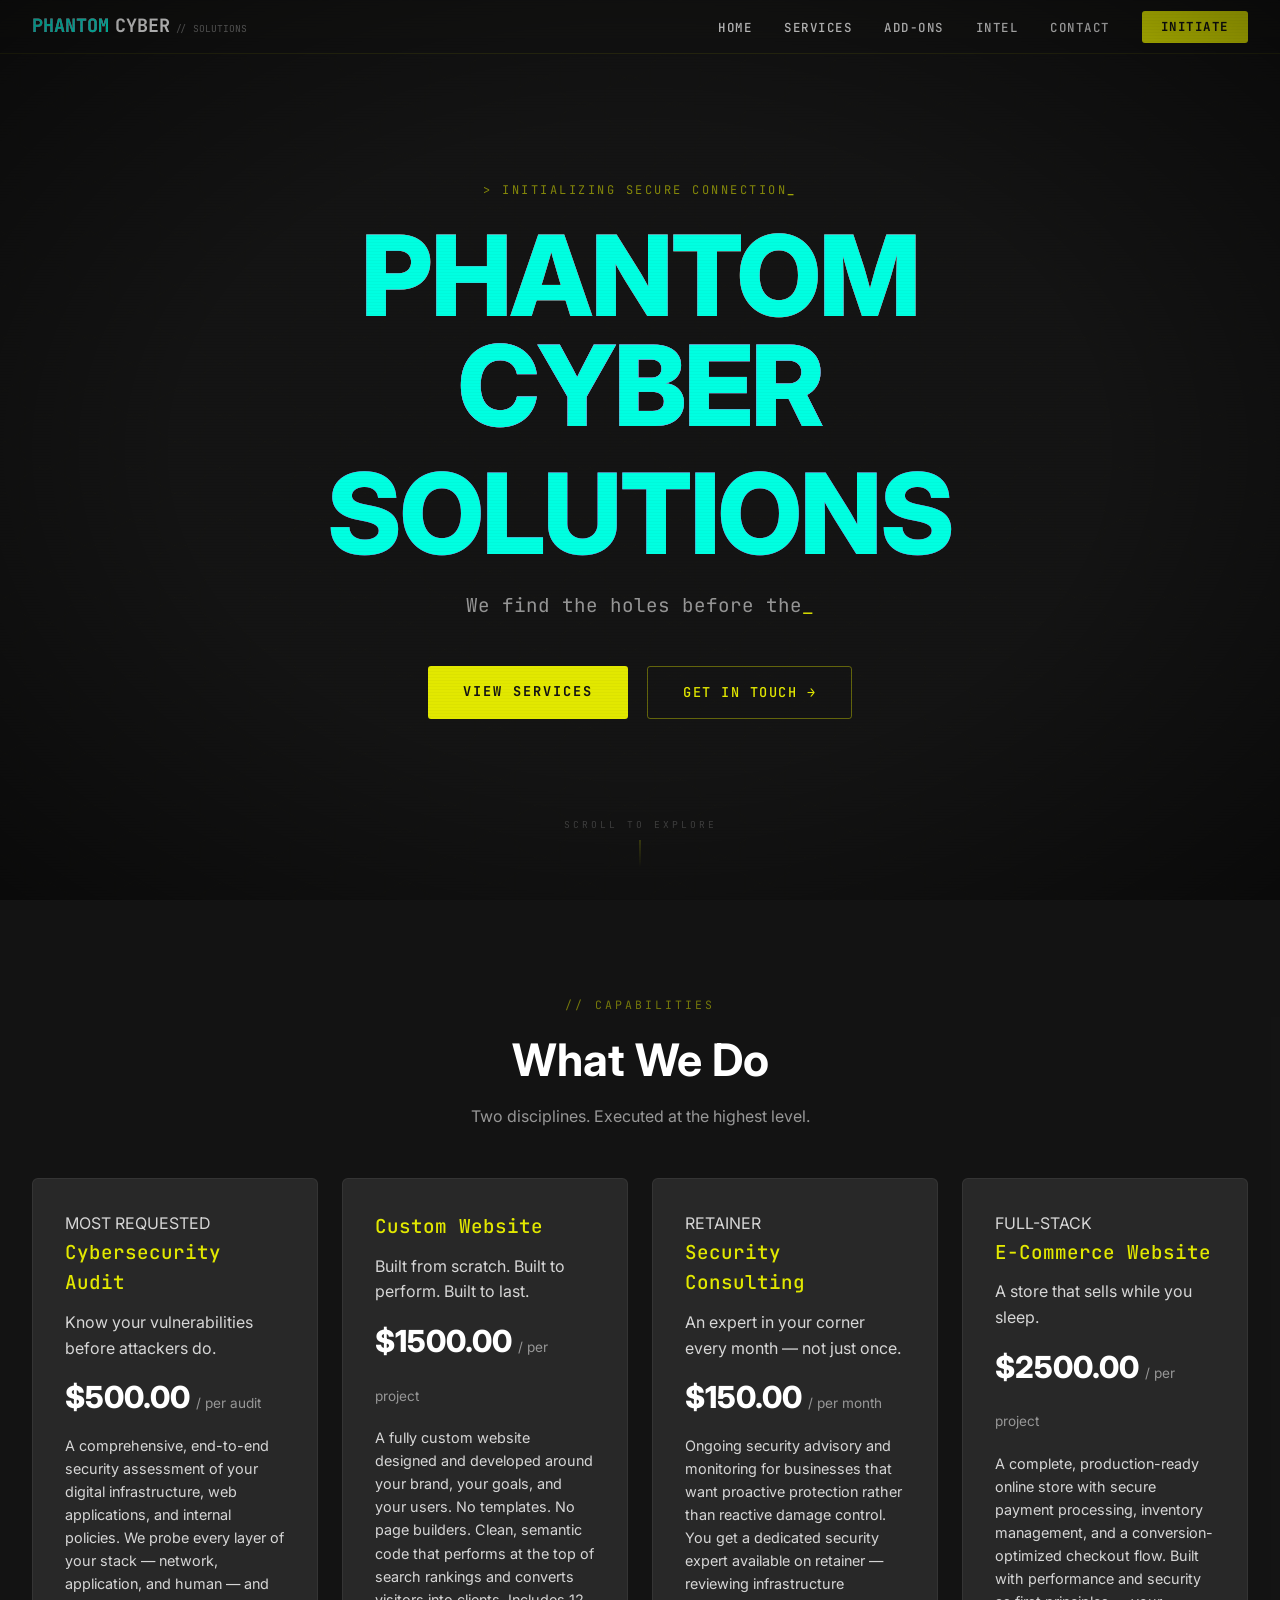
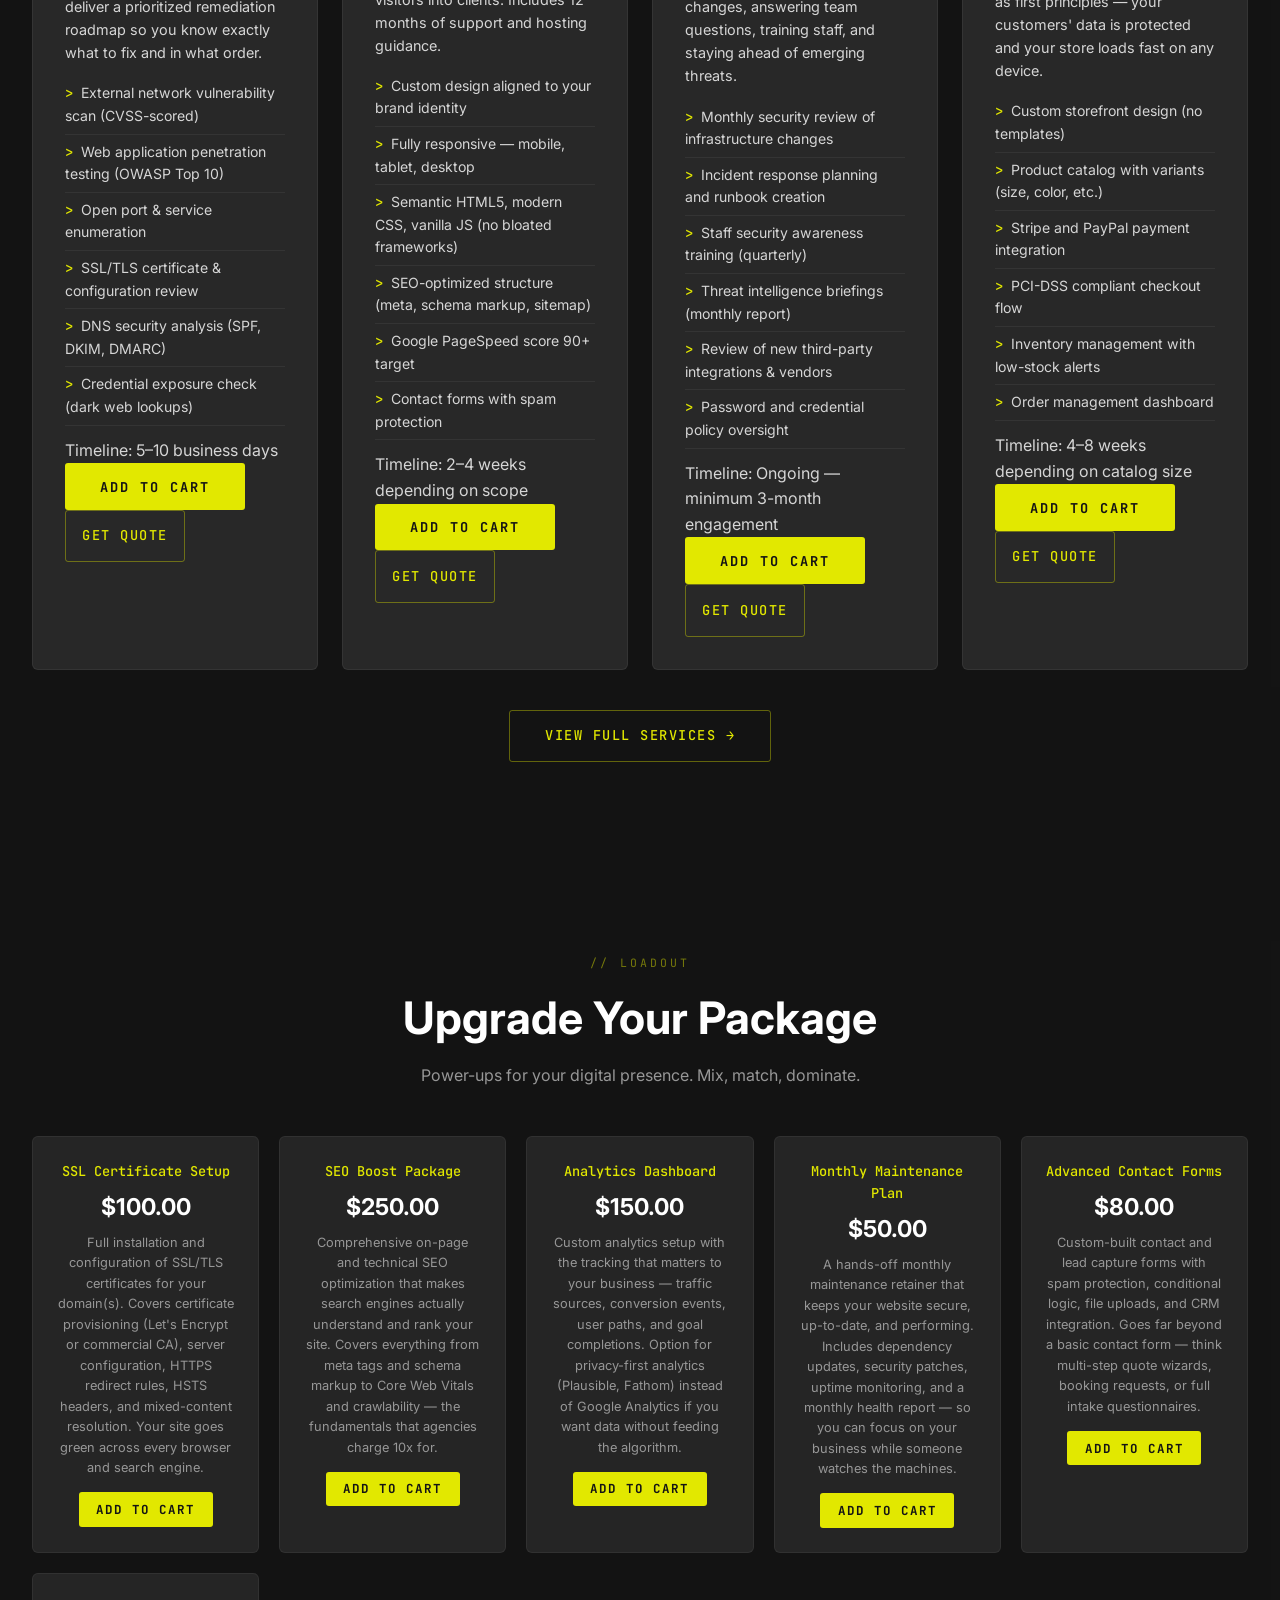
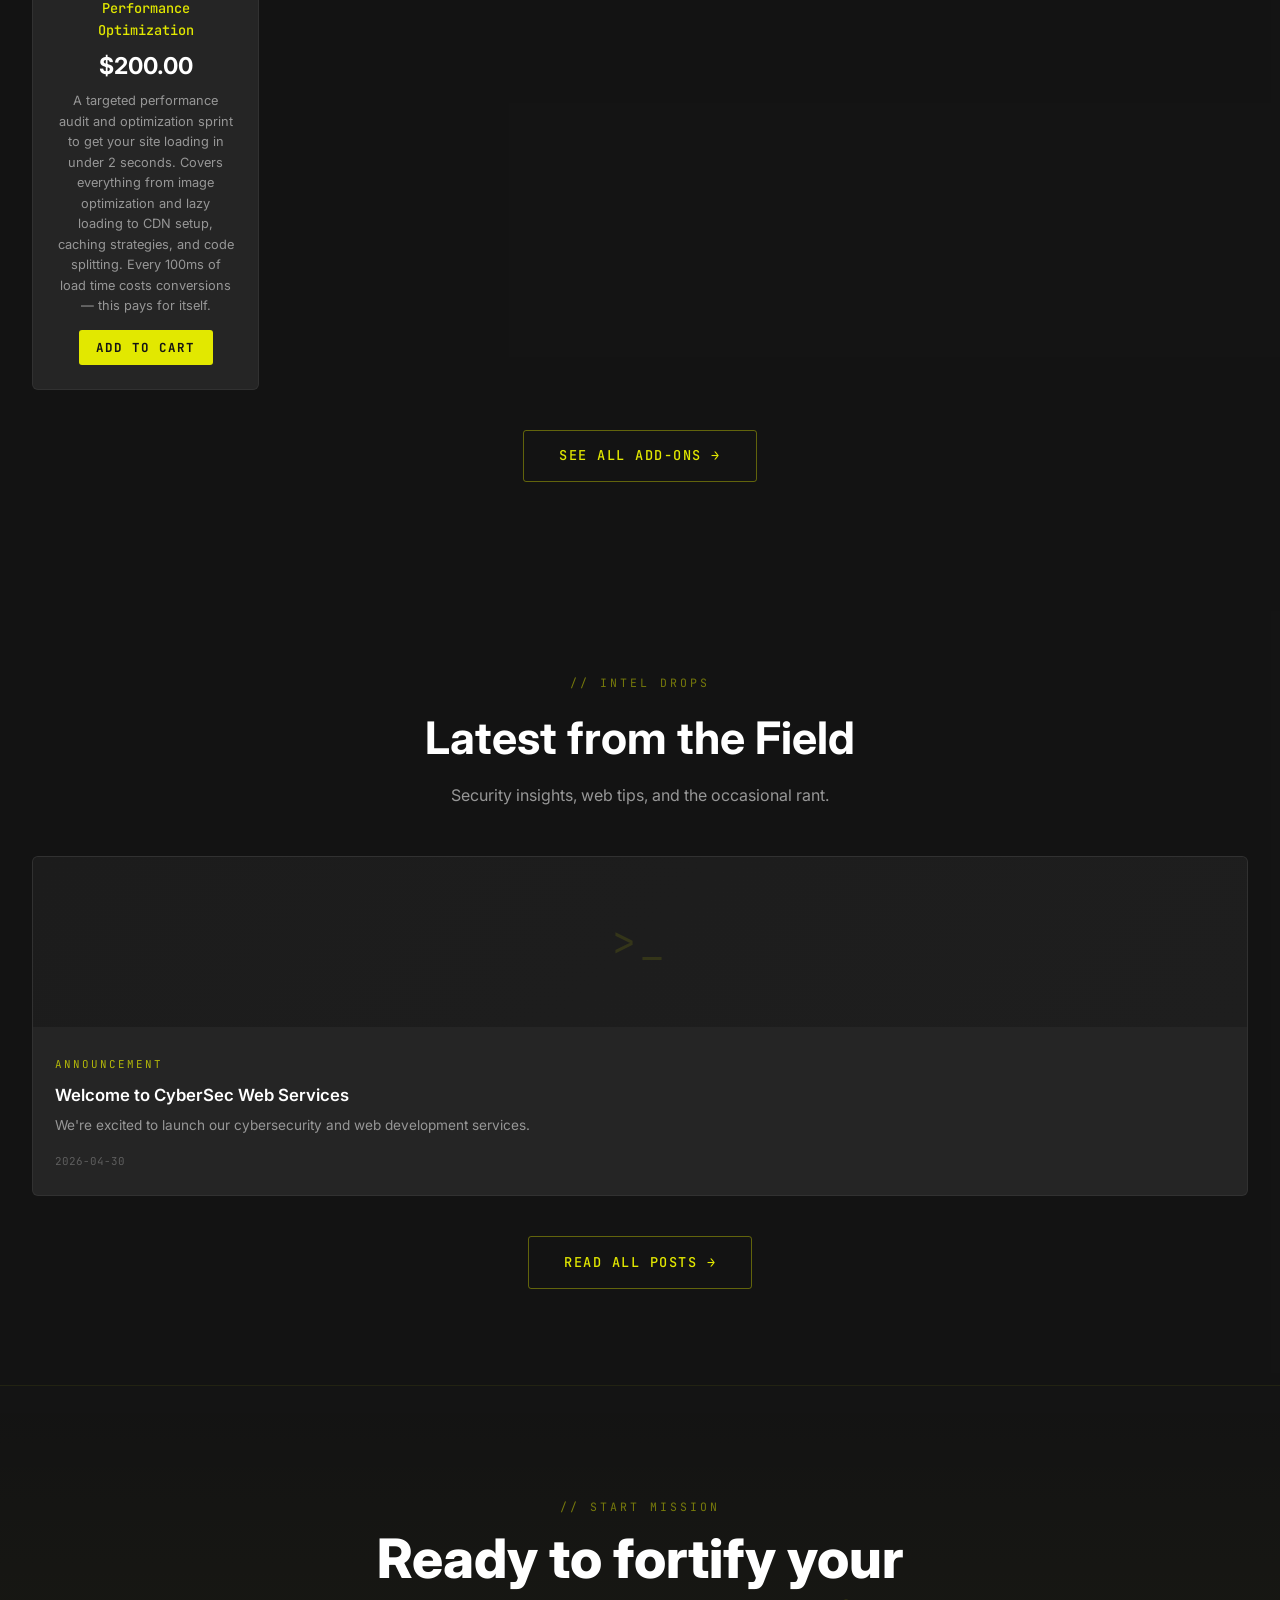
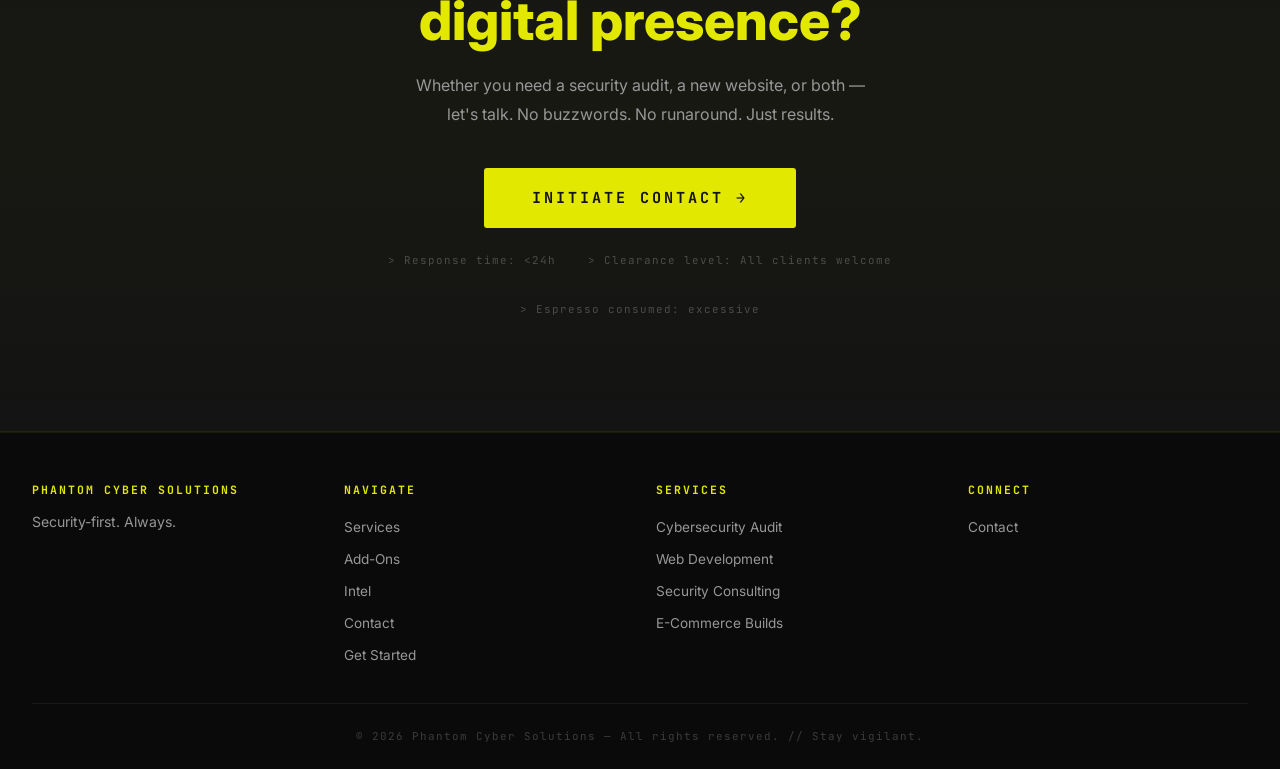
==== frontend/public/index.html @ 9ff3d59b "Initial commit: Phantom Cyber Solutions website Self-hosted cybersecurity business site built on a C" ====
<!DOCTYPE html>
<html lang="en">
<head>
  <meta charset="UTF-8">
  <meta name="viewport" content="width=device-width, initial-scale=1.0">
  <meta name="theme-color" content="#141414">
  <title>Phantom Cyber Solutions | Cybersecurity &amp; Web Development</title>
  <link rel="preconnect" href="https://fonts.googleapis.com">
  <link rel="preconnect" href="https://fonts.gstatic.com" crossorigin>
  <link href="https://fonts.googleapis.com/css2?family=JetBrains+Mono:ital,wght@0,300;0,400;0,500;0,700;1,400&family=Inter:wght@300;400;500;700;800&display=swap" rel="stylesheet">
  <link rel="stylesheet" href="./css/style.css">
</head>
<body>

  <div id="crt-overlay"></div>
  <div id="phantom-cursor"></div>

  <header>
    <nav>
      <a href="index.html" class="logo-link">
        <div class="logo">
          <span class="logo-phantom glitch" data-text="PHANTOM">PHANTOM</span>
          <span class="logo-cyber">CYBER</span>
          <span class="logo-tag">// SOLUTIONS</span>
        </div>
      </a>
      <ul class="nav-links" id="nav-links">
        <li><a href="index.html">Home</a></li>
        <li><a href="services.html">Services</a></li>
        <li><a href="products.html">Add-Ons</a></li>
        <li><a href="blog.html">Intel</a></li>
        <li><a href="contact.html">Contact</a></li>
        <li>
          <a href="checkout.html" class="nav-cta">
            Initiate <span class="cart-badge" id="cart-badge"></span>
          </a>
        </li>
      </ul>
      <button class="nav-hamburger" id="nav-hamburger" aria-label="Toggle navigation" aria-expanded="false">
        <span></span><span></span><span></span>
      </button>
    </nav>
  </header>

  <!-- ─── HERO ──────────────────────────────────────────────────────────── -->
  <section class="hero" id="hero">
    <div class="hero-content">
      <div class="hero-tag">&gt; INITIALIZING SECURE CONNECTION<span class="blink-cursor">_</span></div>

      <h1>
        <span class="glitch hero-word-phantom" data-text="PHANTOM">PHANTOM</span>
        <span class="hero-line-2">
          <span class="glitch hero-word-cyber" data-text="CYBER">CYBER</span>
          <span class="glitch hero-word-solutions" data-text="SOLUTIONS">SOLUTIONS</span>
        </span>
      </h1>

      <p class="hero-typed-wrapper">
        <span id="hero-typed"></span><span class="blink-cursor">_</span>
      </p>

      <div class="hero-cta-group">
        <a href="services.html" class="cta-button">VIEW SERVICES</a>
        <a href="contact.html" class="cta-button-ghost">GET IN TOUCH &rarr;</a>
      </div>
    </div>

    <div class="hero-scroll-hint">
      <span>SCROLL TO EXPLORE</span>
      <div class="scroll-arrow"></div>
    </div>
  </section>

  <!-- ─── CAPABILITIES ──────────────────────────────────────────────────── -->
  <section class="capabilities reveal" id="capabilities">
    <div class="section-tag">// CAPABILITIES</div>
    <div class="section-title">
      <h2 class="glitch-hover">What We Do</h2>
      <p>Two disciplines. Executed at the highest level.</p>
    </div>
    <div class="services-grid" id="services-grid"></div>
    <div class="section-cta">
      <a href="services.html" class="cta-button-ghost">View Full Services &rarr;</a>
    </div>
  </section>

  <!-- ─── LOADOUT ────────────────────────────────────────────────────────── -->
  <section class="loadout reveal" id="loadout">
    <div class="section-tag">// LOADOUT</div>
    <div class="section-title">
      <h2 class="glitch-hover">Upgrade Your Package</h2>
      <p>Power-ups for your digital presence. Mix, match, dominate.</p>
    </div>
    <div class="products-grid" id="products-grid"></div>
    <div class="section-cta">
      <a href="products.html" class="cta-button-ghost">See All Add-Ons &rarr;</a>
    </div>
  </section>

  <!-- ─── INTEL DROPS ───────────────────────────────────────────────────── -->
  <section class="intel reveal" id="intel">
    <div class="section-tag">// INTEL DROPS</div>
    <div class="section-title">
      <h2 class="glitch-hover">Latest from the Field</h2>
      <p>Security insights, web tips, and the occasional rant.</p>
    </div>
    <div class="blog-grid" id="blog-grid"></div>
    <div class="section-cta">
      <a href="blog.html" class="cta-button-ghost">Read All Posts &rarr;</a>
    </div>
  </section>

  <!-- ─── MISSION CTA ───────────────────────────────────────────────────── -->
  <section class="mission-cta reveal">
    <div class="mission-cta-inner">
      <div class="section-tag">// START MISSION</div>
      <h2>Ready to fortify your<br><span class="highlight">digital presence?</span></h2>
      <p>
        Whether you need a security audit, a new website, or both &mdash;<br>
        let's talk. No buzzwords. No runaround. Just results.
      </p>
      <a href="contact.html" class="cta-button cta-button-large">INITIATE CONTACT &rarr;</a>
      <div class="mission-meta">
        <span class="mono">&gt; Response time: &lt;24h</span>
        <span class="mono">&gt; Clearance level: All clients welcome</span>
        <span class="mono">&gt; Espresso consumed: excessive</span>
      </div>
    </div>
  </section>

  <!-- ─── FOOTER ────────────────────────────────────────────────────────── -->
  <footer>
    <div class="footer-content">
      <div class="footer-section">
        <h4>PHANTOM CYBER SOLUTIONS</h4>
        <p>Security-first. Always.</p>
      </div>
      <div class="footer-section">
        <h4>Navigate</h4>
        <ul>
          <li><a href="services.html">Services</a></li>
          <li><a href="products.html">Add-Ons</a></li>
          <li><a href="blog.html">Intel</a></li>
          <li><a href="contact.html">Contact</a></li>
          <li><a href="checkout.html">Get Started</a></li>
        </ul>
      </div>
      <div class="footer-section">
        <h4>Services</h4>
        <ul>
          <li><a href="services.html">Cybersecurity Audit</a></li>
          <li><a href="services.html">Web Development</a></li>
          <li><a href="services.html">Security Consulting</a></li>
          <li><a href="services.html">E-Commerce Builds</a></li>
        </ul>
      </div>
      <div class="footer-section">
        <h4>Connect</h4>
        <ul>
          <li><a href="contact.html">Contact</a></li>
        </ul>
      </div>
    </div>
    <div class="footer-bottom">
      <p class="mono">&copy; 2026 Phantom Cyber Solutions &mdash; All rights reserved. // Stay vigilant.</p>
    </div>
  </footer>

  <script src="./js/main.js"></script>
  <script src="./js/site.js"></script>
  <script src="./js/hero.js"></script>
</body>
</html>
---- frontend/public/css/style.css ----
/* ─── FONTS ──────────────────────────────────────────────────────────────── */
@import url('https://fonts.googleapis.com/css2?family=JetBrains+Mono:ital,wght@0,300;0,400;0,500;0,700;1,400&family=Inter:wght@300;400;500;700;800&display=swap');

/* ─── TOKENS ─────────────────────────────────────────────────────────────── */
:root {
  --black:       #141414;
  --light-gray:  #D6D6D6;
  --dark-gray:   #444444;
  --lime-yellow: #E2E800;
  --medium-gray: #979797;
  --white:       #ffffff;
  --magenta:     #ff00c8;
  --cyan:        #00ffe1;
  --transition:  all 0.3s ease;
}

/* ─── RESET ──────────────────────────────────────────────────────────────── */
*, *::before, *::after { margin: 0; padding: 0; box-sizing: border-box; }
html { scroll-behavior: smooth; }

body {
  font-family: 'Inter', 'Segoe UI', sans-serif;
  background-color: var(--black);
  color: var(--light-gray);
  line-height: 1.6;
  overflow-x: hidden;
  cursor: none;
}

/* ─── GLOBAL BACKGROUND CANVAS ───────────────────────────────────────────── */
#bg-canvas {
  position: fixed;
  top: 0; left: 0;
  width: 100%; height: 100%;
  z-index: 0;
  pointer-events: none;
}

/* Everything above the canvas */
header, #crt-overlay, #phantom-cursor, .cursor-dot,
main, section, footer, .hero, .page-hero,
.admin-shell, #login-section, #dashboard-section {
  position: relative;
  z-index: 1;
}
header { z-index: 1000; }
#crt-overlay { z-index: 9998; }
#phantom-cursor, .cursor-dot { z-index: 9999; }

/* ─── UTILITY ────────────────────────────────────────────────────────────── */
.mono      { font-family: 'JetBrains Mono', monospace; }
.highlight { color: var(--lime-yellow); }
.text-center { text-align: center; }
.text-lime   { color: var(--lime-yellow); }
.mt-2 { margin-top: 2rem; }
.mb-2 { margin-bottom: 2rem; }

a {
  color: var(--lime-yellow);
  text-decoration: none;
  transition: var(--transition);
}
a:hover { color: var(--white); text-shadow: 0 0 10px rgba(226,232,0,0.4); }

/* ─── CRT OVERLAY ────────────────────────────────────────────────────────── */
#crt-overlay {
  position: fixed;
  inset: 0;
  pointer-events: none;
  z-index: 9998;
  background: repeating-linear-gradient(
    0deg,
    rgba(0,0,0,0.022) 0px,
    rgba(0,0,0,0.022) 1px,
    transparent 1px,
    transparent 3px
  );
}
#crt-overlay::after {
  content: '';
  position: absolute;
  inset: 0;
  background: radial-gradient(ellipse at center, transparent 52%, rgba(0,0,0,0.48) 100%);
  pointer-events: none;
}

/* ─── CUSTOM CURSOR ──────────────────────────────────────────────────────── */
#phantom-cursor {
  position: fixed;
  top: 0; left: 0;
  width: 22px;
  height: 22px;
  border: 1.5px solid rgba(226,232,0,0.85);
  border-radius: 50%;
  pointer-events: none;
  z-index: 9999;
  will-change: transform;
  transition: width 0.18s ease, height 0.18s ease,
              background 0.18s ease, border-color 0.18s ease;
}
#phantom-cursor.hovering {
  width: 44px;
  height: 44px;
  border-color: rgba(226,232,0,0.55);
  background: rgba(226,232,0,0.04);
}
#phantom-cursor.clicking {
  width: 13px;
  height: 13px;
  background: rgba(226,232,0,0.22);
}

.cursor-dot {
  position: fixed;
  top: 0; left: 0;
  border-radius: 50%;
  background: rgba(226,232,0,0.9);
  pointer-events: none;
  z-index: 9997;
  will-change: transform;
}

/* ─── GLITCH ANIMATION ───────────────────────────────────────────────────── */
.glitch {
  position: relative;
  display: inline-block;
}
.glitch::before,
.glitch::after {
  content: attr(data-text);
  position: absolute;
  top: 0; left: 0;
  width: 100%;
  height: 100%;
}
.glitch::before {
  color: var(--magenta);
  animation: glitch-a 6s infinite;
}
.glitch::after {
  color: var(--cyan);
  animation: glitch-b 6s infinite;
  animation-delay: 0.3s;
}

@keyframes glitch-a {
  0%,82%,100% { clip-path:inset(0 0 100% 0); transform:translate(0); opacity:0; }
  84% { clip-path:inset(8%  0 78% 0); transform:translate(-5px,0); opacity:1; }
  86% { clip-path:inset(40% 0 42% 0); transform:translate( 5px,0); opacity:1; }
  88% { clip-path:inset(65% 0 12% 0); transform:translate(-3px,0); opacity:1; }
  90% { clip-path:inset(15% 0 70% 0); transform:translate( 3px,0); opacity:1; }
  92% { clip-path:inset(0 0 100% 0);  transform:translate(0);      opacity:0; }
}
@keyframes glitch-b {
  0%,82%,100% { clip-path:inset(0 0 100% 0); transform:translate(0); opacity:0; }
  84% { clip-path:inset(55% 0 25% 0); transform:translate( 5px,0); opacity:1; }
  86% { clip-path:inset(22% 0 55% 0); transform:translate(-5px,0); opacity:1; }
  88% { clip-path:inset(72% 0  5% 0); transform:translate( 3px,0); opacity:1; }
  90% { clip-path:inset(42% 0 40% 0); transform:translate(-3px,0); opacity:1; }
  92% { clip-path:inset(0 0 100% 0);  transform:translate(0);      opacity:0; }
}

/* Hover glitch for section titles */
.glitch-hover { display: inline-block; transition: color 0.1s; }
.glitch-hover:hover { animation: glitch-hover-flash 0.45s steps(2) forwards; }

@keyframes glitch-hover-flash {
  0%   { transform:translate(0);    text-shadow:none; }
  20%  { transform:translate(-3px); text-shadow: 3px 0 var(--magenta), -3px 0 var(--cyan); }
  40%  { transform:translate( 3px); text-shadow:-3px 0 var(--magenta),  3px 0 var(--cyan); }
  60%  { transform:translate(-2px); text-shadow: 2px 0 var(--magenta); }
  80%  { transform:translate( 2px); text-shadow:-2px 0 var(--cyan); }
  100% { transform:translate(0);    text-shadow:none; }
}

/* ─── BLINKING CURSOR ────────────────────────────────────────────────────── */
.blink-cursor {
  font-family: 'JetBrains Mono', monospace;
  color: var(--lime-yellow);
  animation: blink 1.1s step-start infinite;
}
@keyframes blink { 50% { opacity: 0; } }

/* ─── SCROLL REVEAL ──────────────────────────────────────────────────────── */
.reveal {
  opacity: 0;
  transform: translateY(36px);
  transition: opacity 0.75s ease, transform 0.75s ease;
}
.reveal.revealed { opacity: 1; transform: translateY(0); }

/* ─── TOAST ──────────────────────────────────────────────────────────────── */
.toast {
  position: fixed;
  bottom: 2rem;
  right: 2rem;
  background: rgba(20,20,20,0.97);
  border: 1px solid rgba(226,232,0,0.35);
  color: var(--lime-yellow);
  padding: 0.75rem 1.5rem;
  border-radius: 3px;
  font-family: 'JetBrains Mono', monospace;
  font-size: 0.8rem;
  z-index: 10000;
  transform: translateY(1rem);
  opacity: 0;
  transition: transform 0.25s ease, opacity 0.25s ease;
  pointer-events: none;
}
.toast.toast-show { transform: translateY(0); opacity: 1; }

/* ─── NAVIGATION ─────────────────────────────────────────────────────────── */
header {
  position: fixed;
  top: 0; left: 0;
  width: 100%;
  background: rgba(20,20,20,0.92);
  backdrop-filter: blur(14px);
  -webkit-backdrop-filter: blur(14px);
  z-index: 1000;
  padding: 0.85rem 2rem;
  border-bottom: 1px solid rgba(226,232,0,0.1);
}

nav {
  display: flex;
  justify-content: space-between;
  align-items: center;
  max-width: 1400px;
  margin: 0 auto;
}

.logo-link { text-decoration: none; }
.logo-link:hover { text-shadow: none; color: inherit; }

.logo {
  display: flex;
  align-items: baseline;
  gap: 0.35rem;
  font-family: 'JetBrains Mono', monospace;
  font-weight: 700;
  line-height: 1;
}
.logo-phantom {
  font-size: 1.15rem;
  color: var(--lime-yellow);
}
.logo-cyber {
  font-size: 1.15rem;
  color: var(--white);
}
.logo-tag {
  font-size: 0.6rem;
  color: var(--medium-gray);
  font-weight: 400;
  letter-spacing: 0;
  padding-bottom: 1px;
  opacity: 0.7;
}

.nav-links {
  display: flex;
  list-style: none;
  gap: 2rem;
  align-items: center;
}
.nav-links a {
  color: var(--light-gray);
  font-family: 'JetBrains Mono', monospace;
  font-weight: 500;
  text-transform: uppercase;
  font-size: 0.78rem;
  letter-spacing: 1.5px;
  text-shadow: none;
}
.nav-links a:hover { color: var(--lime-yellow); text-shadow: none; }

.nav-cta {
  background: var(--lime-yellow) !important;
  color: var(--black) !important;
  padding: 0.45rem 1.2rem;
  border-radius: 3px;
  font-weight: 700 !important;
  text-shadow: none !important;
}
.nav-cta:hover {
  background: var(--white) !important;
  color: var(--black) !important;
  text-shadow: none !important;
}

/* ─── HERO ───────────────────────────────────────────────────────────────── */
.hero {
  position: relative;
  min-height: 100vh;
  display: flex;
  align-items: center;
  justify-content: center;
  overflow: hidden;
  background: transparent; /* global canvas shows through */
}

/* ─── PAGE HERO (inner pages) ────────────────────────────────────────────── */
.page-hero {
  position: relative;
  min-height: 280px;
  display: flex;
  align-items: center;
  justify-content: center;
  padding: 6rem 2rem 3rem;
  background: transparent;
  text-align: center;
}

.page-hero-content { max-width: 800px; }

.page-hero-title {
  font-family: 'Inter', sans-serif;
  font-weight: 800;
  font-size: clamp(2.4rem, 6vw, 4.5rem);
  color: var(--white);
  line-height: 1;
  margin: 0.5rem 0 0.75rem;
  letter-spacing: -1.5px;
}

.page-hero-sub {
  font-family: 'JetBrains Mono', monospace;
  font-size: 0.9rem;
  color: var(--medium-gray);
}

.hero-content {
  position: relative;
  z-index: 2;
  text-align: center;
  max-width: 960px;
  padding: 0 2rem;
}

.hero-tag {
  font-family: 'JetBrains Mono', monospace;
  font-size: 0.75rem;
  color: rgba(226,232,0,0.55);
  letter-spacing: 2.5px;
  margin-bottom: 1.5rem;
  text-transform: uppercase;
}

.hero-content h1 {
  font-family: 'Inter', sans-serif;
  font-weight: 800;
  font-size: clamp(3.4rem, 9vw, 7rem);
  line-height: 0.92;
  margin-bottom: 1.6rem;
  letter-spacing: -2px;
}

.hero-word-phantom {
  color: var(--lime-yellow);
  display: block;
  margin-bottom: 0.06em;
}
.hero-line-2 {
  display: flex;
  justify-content: center;
  gap: 0.22em;
  flex-wrap: wrap;
}
.hero-word-cyber { color: var(--white); }
.hero-word-solutions { color: rgba(255,255,255,0.3); }

.hero-typed-wrapper {
  font-family: 'JetBrains Mono', monospace;
  font-size: clamp(0.9rem, 2.2vw, 1.2rem);
  color: var(--medium-gray);
  margin-bottom: 2.6rem;
  min-height: 1.8em;
  display: block;
}

.hero-cta-group {
  display: flex;
  gap: 1.2rem;
  justify-content: center;
  flex-wrap: wrap;
}

.hero-scroll-hint {
  position: absolute;
  bottom: 2rem;
  left: 50%;
  transform: translateX(-50%);
  z-index: 2;
  display: flex;
  flex-direction: column;
  align-items: center;
  gap: 0.5rem;
  font-family: 'JetBrains Mono', monospace;
  font-size: 0.6rem;
  color: rgba(255,255,255,0.2);
  letter-spacing: 3px;
  text-transform: uppercase;
  user-select: none;
}
.scroll-arrow {
  width: 1px;
  height: 28px;
  background: linear-gradient(to bottom, rgba(226,232,0,0.4), transparent);
  animation: scroll-pulse 2.2s ease-in-out infinite;
}
@keyframes scroll-pulse {
  0%,100% { opacity: 0.3; transform: scaleY(1); }
  50%      { opacity: 1;   transform: scaleY(1.15); }
}

/* ─── CTA BUTTONS ────────────────────────────────────────────────────────── */
.cta-button {
  display: inline-block;
  background: var(--lime-yellow);
  color: var(--black);
  padding: 0.9rem 2.2rem;
  font-family: 'JetBrains Mono', monospace;
  font-size: 0.85rem;
  font-weight: 700;
  border: none;
  border-radius: 3px;
  text-transform: uppercase;
  letter-spacing: 2px;
  cursor: pointer;
  transition: var(--transition);
  text-shadow: none;
}
.cta-button:hover {
  background: var(--white);
  color: var(--black);
  transform: translateY(-2px);
  box-shadow: 0 8px 28px rgba(226,232,0,0.28);
  text-shadow: none;
}

.cta-button-ghost {
  display: inline-block;
  background: transparent;
  color: var(--lime-yellow);
  padding: 0.9rem 2.2rem;
  font-family: 'JetBrains Mono', monospace;
  font-size: 0.85rem;
  font-weight: 500;
  border: 1px solid rgba(226,232,0,0.38);
  border-radius: 3px;
  text-transform: uppercase;
  letter-spacing: 1.5px;
  cursor: pointer;
  transition: var(--transition);
}
.cta-button-ghost:hover {
  border-color: var(--lime-yellow);
  background: rgba(226,232,0,0.06);
  color: var(--lime-yellow);
  text-shadow: 0 0 18px rgba(226,232,0,0.35);
  transform: translateY(-2px);
}

.cta-button-large {
  padding: 1.1rem 3rem;
  font-size: 0.95rem;
  letter-spacing: 3px;
}

/* ─── SECTION SHARED ─────────────────────────────────────────────────────── */
.section-tag {
  font-family: 'JetBrains Mono', monospace;
  font-size: 0.72rem;
  color: rgba(226,232,0,0.48);
  letter-spacing: 3px;
  text-transform: uppercase;
  margin-bottom: 0.65rem;
  text-align: center;
}

.section-title {
  text-align: center;
  margin-bottom: 3rem;
}
.section-title h2 {
  font-size: clamp(1.9rem, 4vw, 2.8rem);
  color: var(--white);
  font-weight: 700;
  margin-bottom: 0.5rem;
}
.section-title p {
  color: var(--medium-gray);
  font-size: 1rem;
}

.section-cta {
  text-align: center;
  margin-top: 2.5rem;
}

.capabilities, .loadout, .intel {
  padding: 6rem 2rem;
  max-width: 1400px;
  margin: 0 auto;
  background: transparent;
}

/* Section dividers use a translucent band so canvas peeks through */
.capabilities, .loadout, .intel, .page-section {
  position: relative;
}
.capabilities::before, .loadout::before, .intel::before {
  content: '';
  position: absolute;
  inset: 0;
  background: rgba(20,20,20,0.72);
  z-index: -1;
  pointer-events: none;
}

/* ─── SERVICE CARDS ──────────────────────────────────────────────────────── */
.services-grid {
  display: grid;
  grid-template-columns: repeat(auto-fit, minmax(280px, 1fr));
  gap: 1.5rem;
}

.service-card {
  background: rgba(68,68,68,0.45);
  border: 1px solid rgba(255,255,255,0.06);
  border-radius: 6px;
  padding: 2rem;
  transition: var(--transition);
  position: relative;
  overflow: hidden;
}
.service-card::before {
  content: '';
  position: absolute;
  top: 0; left: 0;
  width: 2px; height: 0;
  background: var(--lime-yellow);
  transition: height 0.35s ease;
}
.service-card:hover {
  border-color: rgba(226,232,0,0.22);
  transform: translateY(-5px);
  box-shadow: 0 14px 40px rgba(0,0,0,0.55);
  background: rgba(68,68,68,0.7);
}
.service-card:hover::before { height: 100%; }

.service-card h3 {
  color: var(--lime-yellow);
  font-size: 1.2rem;
  margin-bottom: 0.75rem;
  font-family: 'JetBrains Mono', monospace;
  font-weight: 500;
}
.service-card .price {
  font-size: 1.9rem;
  font-weight: 800;
  color: var(--white);
  margin: 0.75rem 0;
  font-family: 'Inter', sans-serif;
}
.service-card .price span {
  font-size: 0.85rem;
  color: var(--medium-gray);
  font-weight: 400;
}
.service-card p { color: var(--light-gray); font-size: 0.9rem; margin-bottom: 0.75rem; }
.service-card ul { list-style: none; margin: 0.75rem 0; }
.service-card ul li {
  padding: 0.38rem 0;
  border-bottom: 1px solid rgba(255,255,255,0.06);
  color: var(--light-gray);
  font-size: 0.88rem;
}
.service-card ul li::before {
  content: '> ';
  color: var(--lime-yellow);
  font-family: 'JetBrains Mono', monospace;
  font-weight: 500;
}

/* ─── PRODUCT CARDS ──────────────────────────────────────────────────────── */
.products-grid {
  display: grid;
  grid-template-columns: repeat(auto-fit, minmax(210px, 1fr));
  gap: 1.25rem;
}

.product-card {
  background: rgba(68,68,68,0.38);
  border: 1px solid rgba(255,255,255,0.05);
  border-radius: 6px;
  padding: 1.5rem;
  text-align: center;
  transition: var(--transition);
}
.product-card:hover {
  border-color: rgba(226,232,0,0.18);
  background: rgba(68,68,68,0.62);
  transform: scale(1.025);
  box-shadow: 0 8px 24px rgba(0,0,0,0.4);
}
.product-card h4 {
  color: var(--lime-yellow);
  margin-bottom: 0.4rem;
  font-family: 'JetBrains Mono', monospace;
  font-size: 0.85rem;
  font-weight: 500;
}
.product-card .price {
  font-size: 1.45rem;
  color: var(--white);
  font-weight: 700;
  margin: 0.3rem 0;
}
.product-card p {
  font-size: 0.8rem;
  color: var(--medium-gray);
  margin: 0.4rem 0 0.85rem;
}

/* ─── BLOG CARDS ─────────────────────────────────────────────────────────── */
.blog-grid {
  display: grid;
  grid-template-columns: repeat(auto-fit, minmax(320px, 1fr));
  gap: 1.5rem;
}

.blog-card {
  background: rgba(68,68,68,0.38);
  border: 1px solid rgba(255,255,255,0.05);
  border-radius: 6px;
  overflow: hidden;
  transition: var(--transition);
}
.blog-card:hover {
  transform: translateY(-5px);
  border-color: rgba(226,232,0,0.18);
  box-shadow: 0 14px 40px rgba(0,0,0,0.5);
}
.blog-card .blog-image {
  width: 100%;
  height: 170px;
  background: linear-gradient(135deg, #1c1c1c 0%, #1e1e1e 100%);
  display: flex;
  align-items: center;
  justify-content: center;
  font-family: 'JetBrains Mono', monospace;
  font-size: 2.5rem;
  color: rgba(226,232,0,0.12);
  letter-spacing: 4px;
}
.blog-card .blog-content { padding: 1.4rem; }
.blog-card .blog-category {
  font-family: 'JetBrains Mono', monospace;
  color: var(--lime-yellow);
  font-size: 0.68rem;
  letter-spacing: 2px;
  text-transform: uppercase;
  opacity: 0.75;
}
.blog-card h3 {
  color: var(--white);
  margin: 0.4rem 0;
  font-size: 1.05rem;
  font-weight: 600;
}
.blog-card .excerpt {
  color: var(--medium-gray);
  font-size: 0.85rem;
  margin-bottom: 0.65rem;
}
.blog-card small {
  font-family: 'JetBrains Mono', monospace;
  color: rgba(151,151,151,0.5);
  font-size: 0.68rem;
}

/* ─── MISSION CTA ────────────────────────────────────────────────────────── */
.mission-cta {
  padding: 7rem 2rem;
  background: linear-gradient(180deg, transparent 0%, rgba(226,232,0,0.025) 50%, transparent 100%);
  border-top: 1px solid rgba(226,232,0,0.07);
  border-bottom: 1px solid rgba(226,232,0,0.07);
}
.mission-cta-inner {
  max-width: 760px;
  margin: 0 auto;
  text-align: center;
}
.mission-cta h2 {
  font-size: clamp(2rem, 5vw, 3.4rem);
  font-weight: 800;
  color: var(--white);
  line-height: 1.15;
  margin-bottom: 1.2rem;
}
.mission-cta p {
  color: var(--medium-gray);
  font-size: 1rem;
  margin-bottom: 2.5rem;
  line-height: 1.8;
}
.mission-meta {
  display: flex;
  justify-content: center;
  gap: 2rem;
  margin-top: 1.5rem;
  font-family: 'JetBrains Mono', monospace;
  font-size: 0.68rem;
  color: rgba(151,151,151,0.42);
  letter-spacing: 1px;
  flex-wrap: wrap;
}

/* ─── CHECKOUT ───────────────────────────────────────────────────────────── */
.checkout-container {
  max-width: 800px;
  margin: 6rem auto 4rem;
  padding: 2rem;
}
.checkout-summary {
  background: rgba(68,68,68,0.45);
  padding: 2rem;
  border-radius: 6px;
  margin-bottom: 2rem;
  border: 1px solid rgba(255,255,255,0.06);
}
.checkout-item {
  display: flex;
  justify-content: space-between;
  padding: 1rem 0;
  border-bottom: 1px solid rgba(255,255,255,0.07);
}

.stripe-button {
  background: var(--lime-yellow);
  color: var(--black);
  padding: 1rem 2rem;
  border: none;
  border-radius: 3px;
  font-size: 0.9rem;
  font-weight: 700;
  cursor: pointer;
  width: 100%;
  font-family: 'JetBrains Mono', monospace;
  letter-spacing: 2px;
  text-transform: uppercase;
  transition: var(--transition);
}
.stripe-button:hover { background: var(--white); }

/* ─── ADMIN ──────────────────────────────────────────────────────────────── */
.admin-container {
  max-width: 1200px;
  margin: 6rem auto 4rem;
  padding: 2rem;
}
.admin-stats {
  display: grid;
  grid-template-columns: repeat(auto-fit, minmax(180px, 1fr));
  gap: 1.25rem;
  margin-bottom: 3rem;
}
.stat-card {
  background: rgba(68,68,68,0.45);
  padding: 1.5rem;
  border-radius: 6px;
  text-align: center;
  border: 1px solid rgba(255,255,255,0.05);
}
.stat-card .number {
  font-size: 2.2rem;
  font-weight: 700;
  color: var(--lime-yellow);
  font-family: 'JetBrains Mono', monospace;
}
.stat-card .label {
  color: var(--medium-gray);
  text-transform: uppercase;
  font-size: 0.72rem;
  letter-spacing: 1.5px;
  font-family: 'JetBrains Mono', monospace;
}
.admin-section {
  background: rgba(68,68,68,0.45);
  padding: 2rem;
  border-radius: 6px;
  margin-bottom: 2rem;
  border: 1px solid rgba(255,255,255,0.05);
}
.admin-section h3 {
  color: var(--lime-yellow);
  margin-bottom: 1rem;
  font-family: 'JetBrains Mono', monospace;
  font-weight: 500;
}

/* ─── FORMS ──────────────────────────────────────────────────────────────── */
.form-group { margin-bottom: 1.4rem; }
.form-group label {
  display: block;
  color: var(--light-gray);
  margin-bottom: 0.4rem;
  font-size: 0.75rem;
  font-family: 'JetBrains Mono', monospace;
  text-transform: uppercase;
  letter-spacing: 1.5px;
}
.form-group input,
.form-group textarea,
.form-group select {
  width: 100%;
  padding: 0.72rem 0.9rem;
  background: rgba(20,20,20,0.85);
  border: 1px solid rgba(151,151,151,0.28);
  border-radius: 3px;
  color: var(--light-gray);
  font-size: 0.9rem;
  font-family: 'JetBrains Mono', monospace;
  transition: border-color 0.2s, box-shadow 0.2s;
}
.form-group input:focus,
.form-group textarea:focus,
.form-group select:focus {
  outline: none;
  border-color: var(--lime-yellow);
  box-shadow: 0 0 0 2px rgba(226,232,0,0.08);
}
.form-group select option { background: #1a1a1a; }

/* ─── FOOTER ─────────────────────────────────────────────────────────────── */
footer {
  background: rgba(10,10,10,0.88);
  padding: 3rem 2rem 1.5rem;
  border-top: 1px solid rgba(226,232,0,0.07);
}
.footer-content {
  max-width: 1400px;
  margin: 0 auto 2rem;
  display: grid;
  grid-template-columns: repeat(auto-fit, minmax(190px, 1fr));
  gap: 2rem;
}
.footer-section h4 {
  color: var(--lime-yellow);
  margin-bottom: 0.75rem;
  font-family: 'JetBrains Mono', monospace;
  font-size: 0.72rem;
  letter-spacing: 2px;
  text-transform: uppercase;
}
.footer-section p { color: var(--medium-gray); font-size: 0.88rem; }
.footer-section ul { list-style: none; }
.footer-section ul li { padding: 0.2rem 0; }
.footer-section ul li a { color: var(--medium-gray); font-size: 0.85rem; }
.footer-section ul li a:hover { color: var(--lime-yellow); text-shadow: none; }

.footer-bottom {
  text-align: center;
  padding-top: 1.5rem;
  border-top: 1px solid rgba(255,255,255,0.05);
  color: rgba(151,151,151,0.35);
  font-family: 'JetBrains Mono', monospace;
  font-size: 0.68rem;
  letter-spacing: 1px;
}

/* ─── INNER PAGE SECTIONS ────────────────────────────────────────────────── */
.page-section {
  padding: 2rem 2rem 5rem;
  max-width: 1400px;
  margin: 0 auto;
}
.page-section::before {
  content: '';
  position: absolute;
  inset: 0;
  background: rgba(20,20,20,0.72);
  z-index: -1;
  pointer-events: none;
}

/* ─── HAMBURGER BUTTON ───────────────────────────────────────────────────── */
.nav-hamburger {
  display: none;
  flex-direction: column;
  justify-content: center;
  gap: 5px;
  background: none;
  border: none;
  cursor: pointer;
  padding: 0.3rem;
  z-index: 1001;
  flex-shrink: 0;
}
.nav-hamburger span {
  display: block;
  width: 22px;
  height: 2px;
  background: var(--lime-yellow);
  border-radius: 1px;
  transition: transform 0.25s ease, opacity 0.2s ease;
}
.nav-hamburger.is-open span:nth-child(1) { transform: rotate(45deg) translate(5px, 5px); }
.nav-hamburger.is-open span:nth-child(2) { opacity: 0; transform: scaleX(0); }
.nav-hamburger.is-open span:nth-child(3) { transform: rotate(-45deg) translate(5px, -5px); }

/* ─── CART BADGE ─────────────────────────────────────────────────────────── */
.cart-badge {
  display: none;
  align-items: center;
  justify-content: center;
  min-width: 17px;
  height: 17px;
  padding: 0 4px;
  background: var(--black);
  color: var(--lime-yellow);
  border-radius: 9px;
  font-size: 0.62rem;
  font-weight: 700;
  margin-left: 0.35rem;
  vertical-align: middle;
  font-family: 'JetBrains Mono', monospace;
  line-height: 1;
}

/* ─── CONTACT FORM PAGE ──────────────────────────────────────────────────── */
.contact-grid {
  display: grid;
  grid-template-columns: 1fr 1fr;
  gap: 2.5rem;
  max-width: 1100px;
  margin: 0 auto;
}
.contact-info-item {
  display: flex;
  flex-direction: column;
  gap: 0.2rem;
  padding: 1rem 0;
  border-bottom: 1px solid rgba(255,255,255,0.05);
}
.contact-info-label {
  font-family: 'JetBrains Mono', monospace;
  font-size: 0.65rem;
  color: rgba(226,232,0,0.5);
  letter-spacing: 2px;
  text-transform: uppercase;
}
.contact-info-value {
  font-size: 0.95rem;
  color: var(--light-gray);
  font-family: 'JetBrains Mono', monospace;
}
.contact-success {
  display: none;
  text-align: center;
  padding: 2rem;
  background: rgba(74,222,128,0.05);
  border: 1px solid rgba(74,222,128,0.2);
  border-radius: 6px;
  margin-top: 1rem;
}
.contact-success h3 {
  color: #4ade80;
  font-family: 'JetBrains Mono', monospace;
  font-size: 0.85rem;
  letter-spacing: 2px;
  text-transform: uppercase;
  margin-bottom: 0.5rem;
}
.contact-success p {
  color: var(--medium-gray);
  font-size: 0.88rem;
}

/* ─── 404 PAGE ───────────────────────────────────────────────────────────── */
.not-found {
  min-height: 100vh;
  display: flex;
  align-items: center;
  justify-content: center;
  text-align: center;
  padding: 2rem;
}
.not-found-code {
  font-family: 'JetBrains Mono', monospace;
  font-size: clamp(6rem, 20vw, 14rem);
  font-weight: 700;
  color: var(--lime-yellow);
  line-height: 0.85;
  opacity: 0.15;
  user-select: none;
}
.not-found-content { max-width: 600px; }
.not-found-title {
  font-size: clamp(1.6rem, 4vw, 2.8rem);
  font-weight: 800;
  color: var(--white);
  margin: 0.5rem 0 1rem;
}
.not-found-sub {
  color: var(--medium-gray);
  font-family: 'JetBrains Mono', monospace;
  font-size: 0.9rem;
  margin-bottom: 2rem;
  line-height: 1.7;
}

/* ─── RESPONSIVE ─────────────────────────────────────────────────────────── */
@media (max-width: 768px) {
  .nav-hamburger { display: flex; }

  .nav-links {
    display: none;
    position: absolute;
    top: 100%;
    left: 0; right: 0;
    background: rgba(12,12,12,0.98);
    backdrop-filter: blur(20px);
    -webkit-backdrop-filter: blur(20px);
    flex-direction: column;
    padding: 0.5rem 0 1rem;
    border-bottom: 1px solid rgba(226,232,0,0.1);
    gap: 0;
    z-index: 999;
  }
  .nav-links.nav-open { display: flex; }
  .nav-links li { width: 100%; }
  .nav-links a {
    display: block;
    padding: 0.8rem 2rem;
    font-size: 0.85rem;
    border-radius: 0;
  }
  .nav-cta {
    margin: 0.5rem 2rem 0 !important;
    display: block;
    text-align: center;
    padding: 0.7rem 2rem !important;
  }

  .hero-content h1 { letter-spacing: -1px; }
  .hero-line-2 { flex-direction: column; gap: 0; align-items: center; }
  .hero-cta-group { flex-direction: column; align-items: center; }
  .mission-meta { flex-direction: column; gap: 0.5rem; align-items: center; }
  .capabilities, .loadout, .intel { padding: 4rem 1.25rem; }
  .contact-grid { grid-template-columns: 1fr; }
}
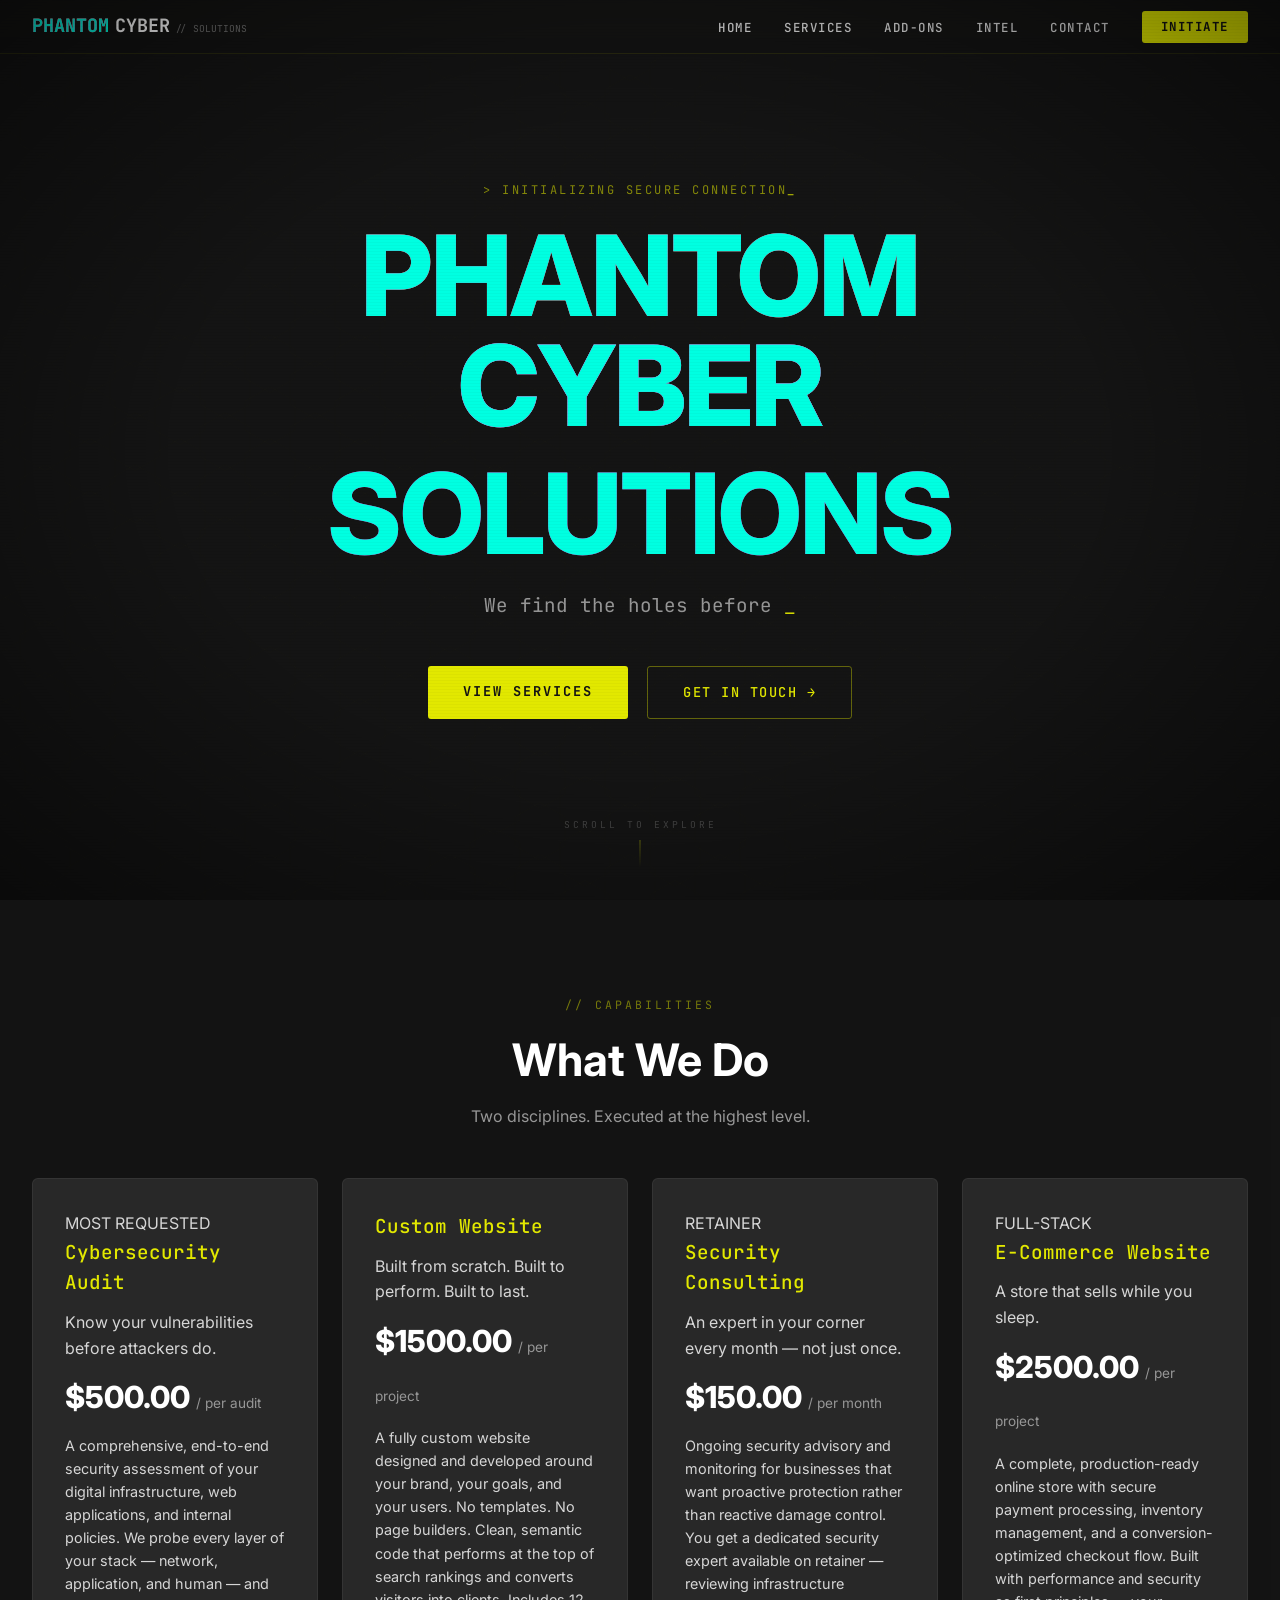
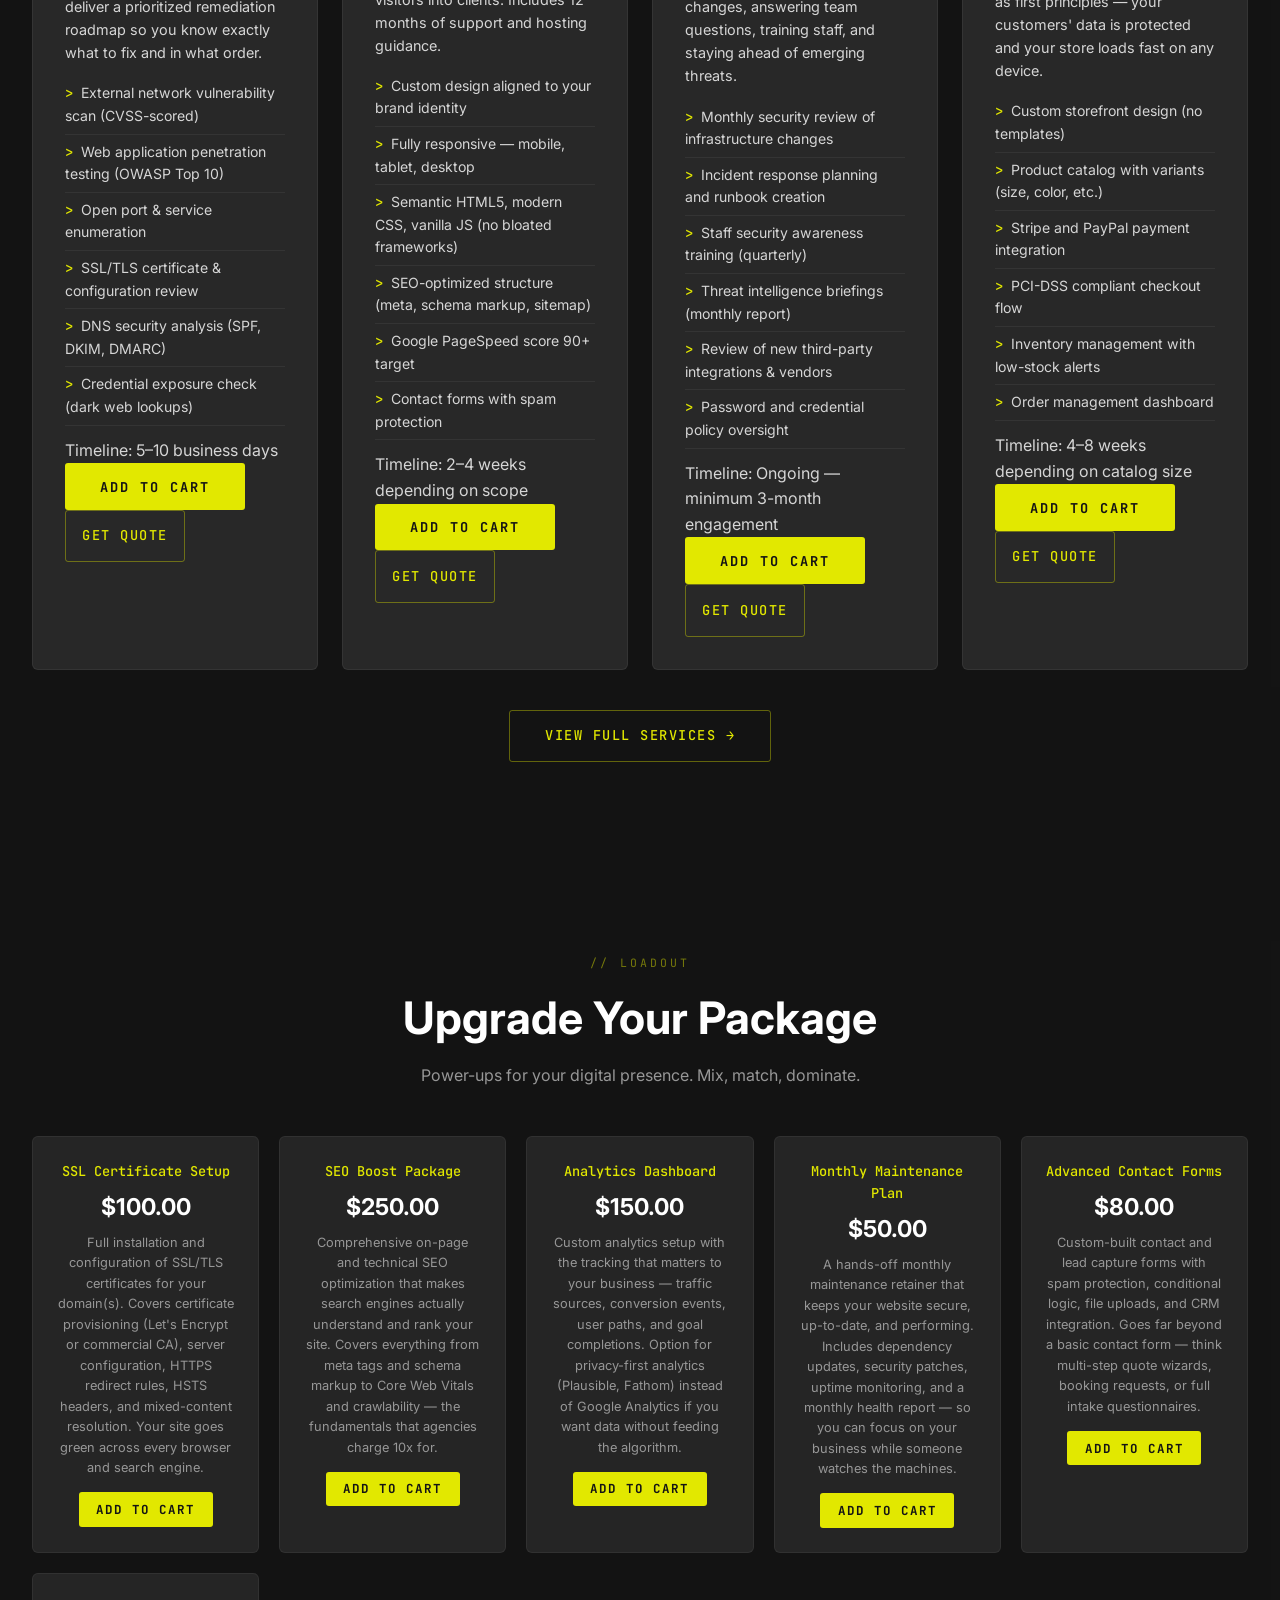
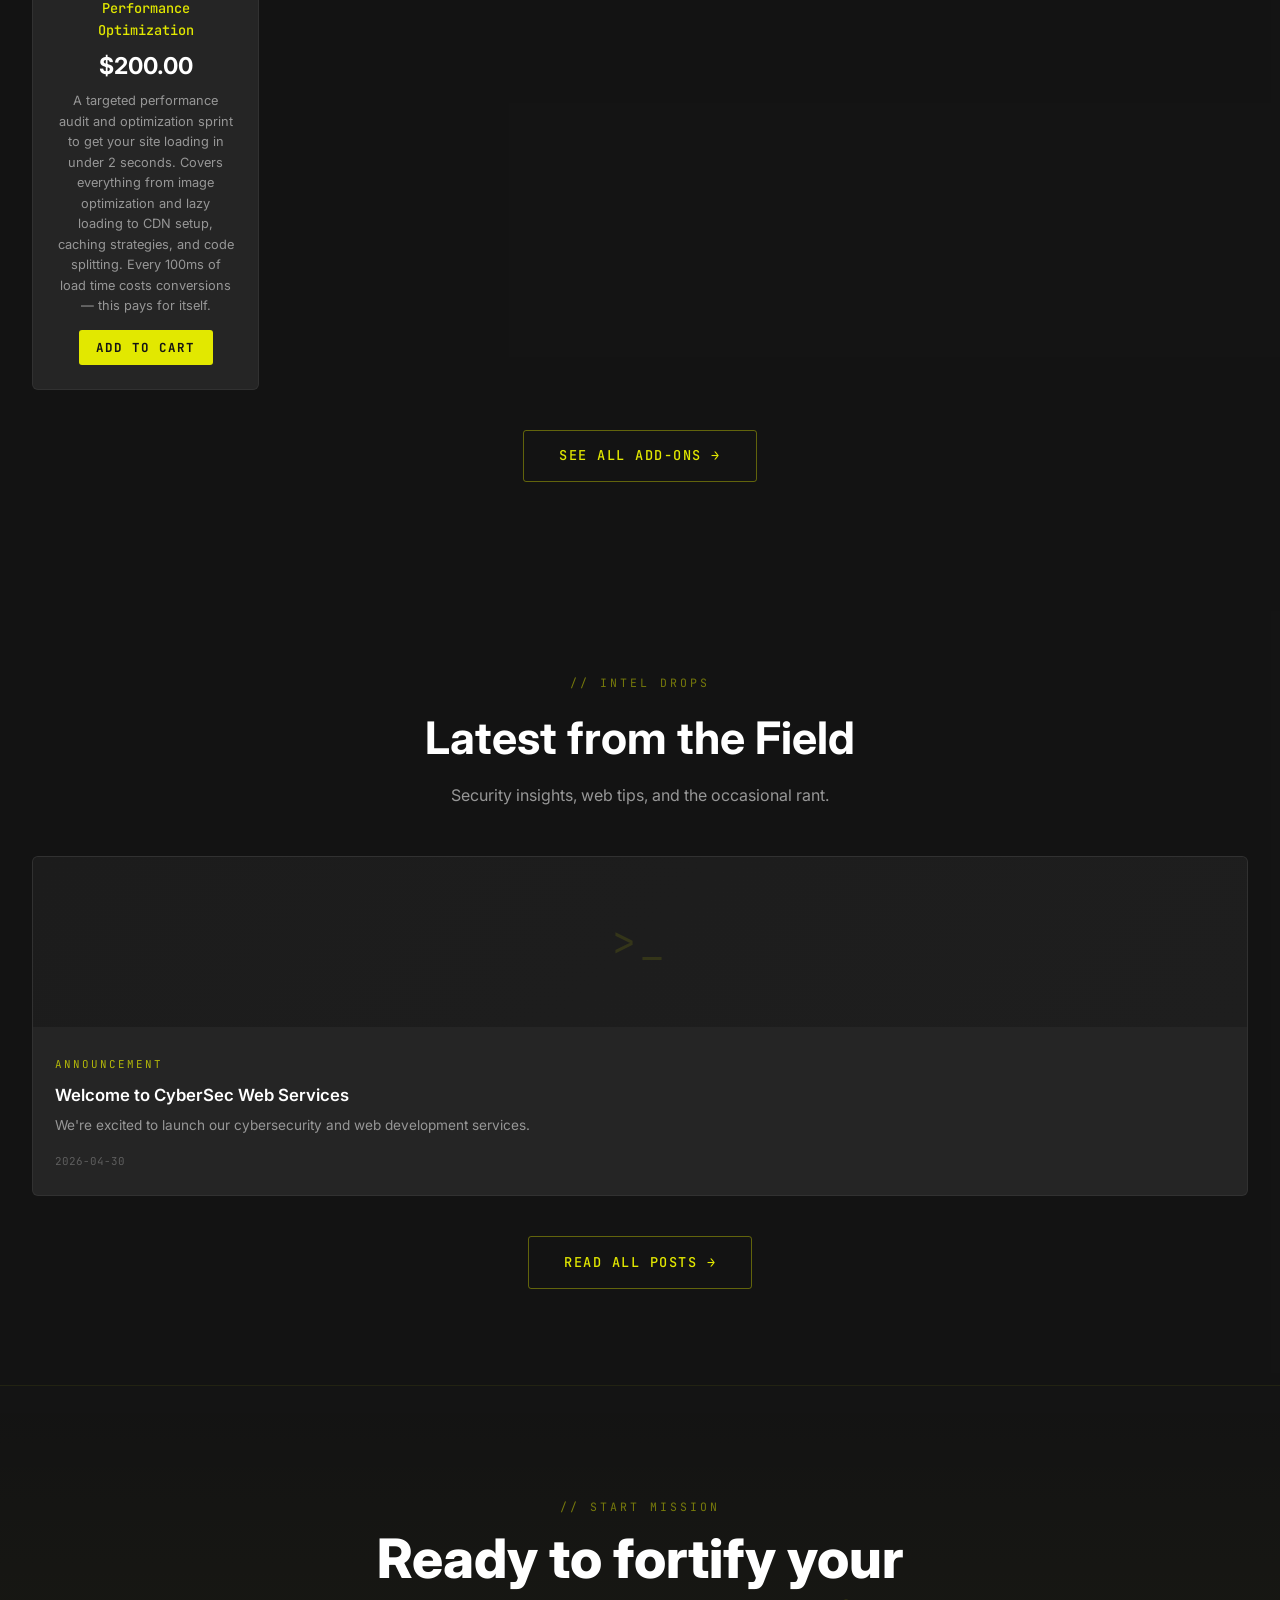
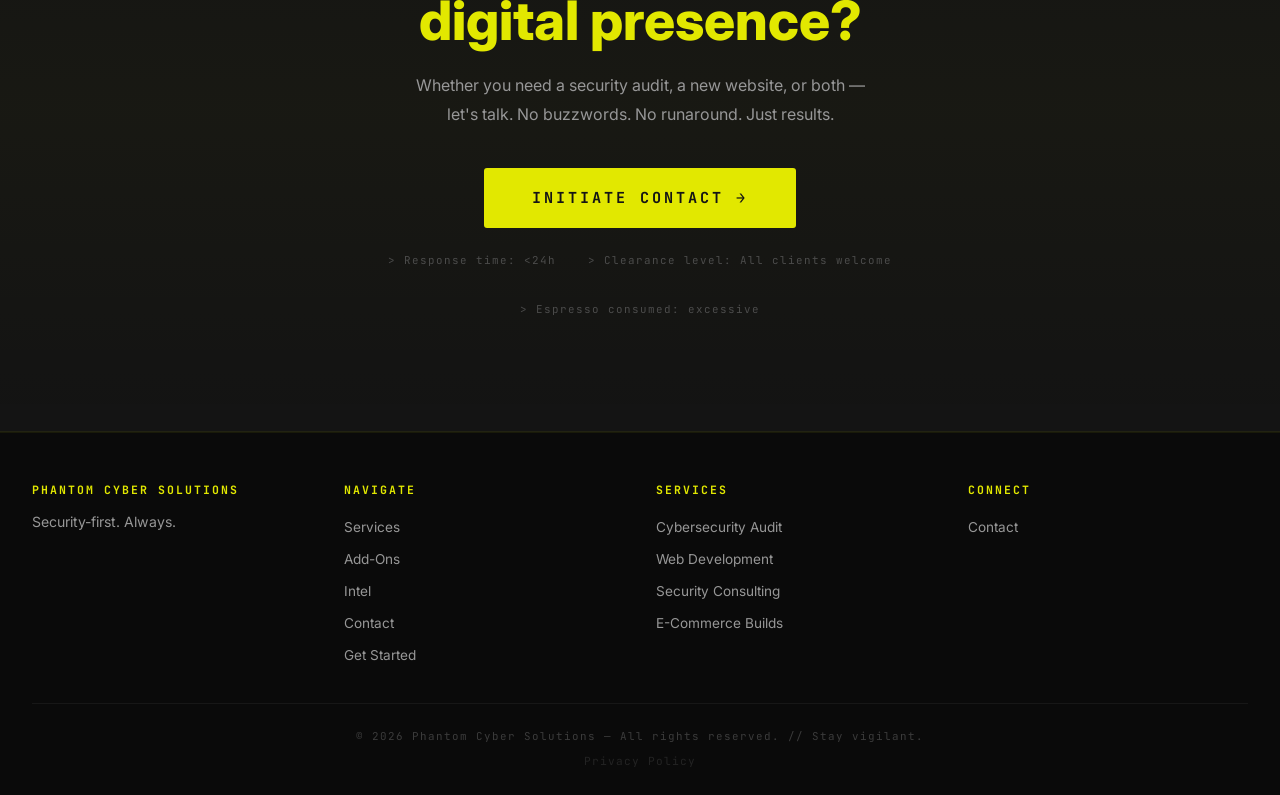
==== commit 87f4037e: "Admin settings API, SEO meta tags, CSS refactor, privacy policy - Add /api/admin/settings, /api/admi" ====
--- a/frontend/public/index.html
+++ b/frontend/public/index.html
@@ -5,6 +5,37 @@
   <meta name="viewport" content="width=device-width, initial-scale=1.0">
   <meta name="theme-color" content="#141414">
   <title>Phantom Cyber Solutions | Cybersecurity &amp; Web Development</title>
+  <meta name="description" content="Phantom Cyber Solutions — cybersecurity audits, penetration testing, and custom web development for businesses that take security seriously.">
+  <meta property="og:type" content="website">
+  <meta property="og:site_name" content="Phantom Cyber Solutions">
+  <meta property="og:title" content="Phantom Cyber Solutions | Cybersecurity & Web Development">
+  <meta property="og:description" content="Cybersecurity audits, penetration testing, and custom web development. Security-first. Always.">
+  <meta property="og:url" content="https://phantomcybersolutions.com/">
+  <meta name="twitter:card" content="summary">
+  <meta name="twitter:title" content="Phantom Cyber Solutions | Cybersecurity & Web Development">
+  <meta name="twitter:description" content="Cybersecurity audits, penetration testing, and custom web development. Security-first. Always.">
+  <link rel="canonical" href="https://phantomcybersolutions.com/">
+  <link rel="icon" href="./favicon.svg" type="image/svg+xml">
+  <script type="application/ld+json">
+  {
+    "@context": "https://schema.org",
+    "@type": "ProfessionalService",
+    "name": "Phantom Cyber Solutions",
+    "description": "Cybersecurity audits, penetration testing, security consulting, and custom web development.",
+    "url": "https://phantomcybersolutions.com",
+    "priceRange": "$500–$2,500",
+    "hasOfferCatalog": {
+      "@type": "OfferCatalog",
+      "name": "Cybersecurity & Web Services",
+      "itemListElement": [
+        {"@type":"Offer","itemOffered":{"@type":"Service","name":"Cybersecurity Audit"},"price":"500","priceCurrency":"USD"},
+        {"@type":"Offer","itemOffered":{"@type":"Service","name":"Custom Website Creation"},"price":"1500","priceCurrency":"USD"},
+        {"@type":"Offer","itemOffered":{"@type":"Service","name":"Security Consulting"},"price":"150","priceCurrency":"USD"},
+        {"@type":"Offer","itemOffered":{"@type":"Service","name":"E-Commerce Website"},"price":"2500","priceCurrency":"USD"}
+      ]
+    }
+  }
+  </script>
   <link rel="preconnect" href="https://fonts.googleapis.com">
   <link rel="preconnect" href="https://fonts.gstatic.com" crossorigin>
   <link href="https://fonts.googleapis.com/css2?family=JetBrains+Mono:ital,wght@0,300;0,400;0,500;0,700;1,400&family=Inter:wght@300;400;500;700;800&display=swap" rel="stylesheet">
@@ -163,6 +194,7 @@
     </div>
     <div class="footer-bottom">
       <p class="mono">&copy; 2026 Phantom Cyber Solutions &mdash; All rights reserved. // Stay vigilant.</p>
+      <p class="mono" style="margin-top:0.5rem;font-size:0.7rem;opacity:0.5;"><a href="privacy.html" style="color:inherit;">Privacy Policy</a></p>
     </div>
   </footer>
 
--- a/frontend/public/css/style.css
+++ b/frontend/public/css/style.css
@@ -1011,6 +1011,118 @@
   font-size: 0.9rem;
   margin-bottom: 2rem;
   line-height: 1.7;
+}
+
+/* ─── UTILITY PANELS ─────────────────────────────────────────────────────── */
+.panel, .dark-panel {
+  background: rgba(20,20,20,0.7);
+  border: 1px solid rgba(255,255,255,0.06);
+  border-radius: 6px;
+  padding: 2rem;
+}
+.panel-title {
+  font-family: 'JetBrains Mono', monospace;
+  font-size: 0.72rem;
+  color: var(--lime-yellow);
+  letter-spacing: 2px;
+  text-transform: uppercase;
+  margin-bottom: 1.5rem;
+  padding-bottom: 0.75rem;
+  border-bottom: 1px solid rgba(226,232,0,0.1);
+}
+.accent-panel {
+  background: rgba(226,232,0,0.03);
+  border: 1px solid rgba(226,232,0,0.1);
+  border-radius: 6px;
+  padding: 1.75rem;
+}
+.accent-panel-label {
+  font-family: 'JetBrains Mono', monospace;
+  font-size: 0.7rem;
+  color: rgba(226,232,0,0.5);
+  letter-spacing: 2px;
+  text-transform: uppercase;
+  margin-bottom: 1rem;
+}
+.process-list { display: flex; flex-direction: column; gap: 0.85rem; }
+.process-step { display: flex; gap: 1rem; align-items: flex-start; }
+.process-step-num {
+  font-family: 'JetBrains Mono', monospace;
+  color: var(--lime-yellow);
+  font-size: 0.75rem;
+  flex-shrink: 0;
+  margin-top: 2px;
+}
+.process-step-title { color: var(--white); font-weight: 600; font-size: 0.88rem; }
+.process-step-desc  { color: var(--medium-gray); font-size: 0.8rem; }
+
+/* ─── CHECKOUT PANELS ────────────────────────────────────────────────────── */
+.checkout-panel {
+  background: rgba(20,20,20,0.8);
+  padding: 2rem;
+  border-radius: 6px;
+  border: 1px solid rgba(255,255,255,0.06);
+}
+.checkout-order-heading, .checkout-payment-heading {
+  color: var(--lime-yellow);
+  margin-bottom: 1rem;
+  font-family: 'JetBrains Mono', monospace;
+  font-size: 0.78rem;
+  letter-spacing: 2px;
+  text-transform: uppercase;
+}
+.checkout-payment-heading { margin-bottom: 0.75rem; }
+.checkout-total-row {
+  display: flex;
+  justify-content: space-between;
+  font-size: 1.2rem;
+  color: var(--white);
+  font-weight: 700;
+}
+.checkout-alt-cta {
+  margin-top: 1.25rem;
+  text-align: center;
+  font-family: 'JetBrains Mono', monospace;
+  font-size: 0.72rem;
+  color: var(--medium-gray);
+}
+.checkout-alt-cta a { color: var(--lime-yellow); }
+.divider { border: none; border-top: 1px solid rgba(255,255,255,0.07); margin: 1rem 0; }
+.form-error {
+  color: #f87171;
+  font-family: 'JetBrains Mono', monospace;
+  font-size: 0.78rem;
+  margin-bottom: 0.75rem;
+  display: none;
+}
+
+/* ─── PRIVACY POLICY ─────────────────────────────────────────────────────── */
+.privacy-page { max-width: 760px; margin: 0 auto; }
+.privacy-page h2 {
+  font-size: 0.9rem;
+  color: var(--lime-yellow);
+  font-family: 'JetBrains Mono', monospace;
+  letter-spacing: 2px;
+  text-transform: uppercase;
+  margin: 2.5rem 0 0.75rem;
+  padding-top: 2rem;
+  border-top: 1px solid rgba(255,255,255,0.05);
+}
+.privacy-page p,
+.privacy-page li {
+  color: var(--medium-gray);
+  font-size: 0.9rem;
+  line-height: 1.8;
+  margin-bottom: 0.5rem;
+}
+.privacy-page ul { padding-left: 1.5rem; margin-bottom: 0.75rem; }
+.privacy-page a  { color: var(--lime-yellow); }
+.privacy-date {
+  color: rgba(151,151,151,0.4);
+  font-family: 'JetBrains Mono', monospace;
+  font-size: 0.68rem;
+  letter-spacing: 1px;
+  margin-bottom: 2.5rem;
 }
 
 /* ─── RESPONSIVE ─────────────────────────────────────────────────────────── */
